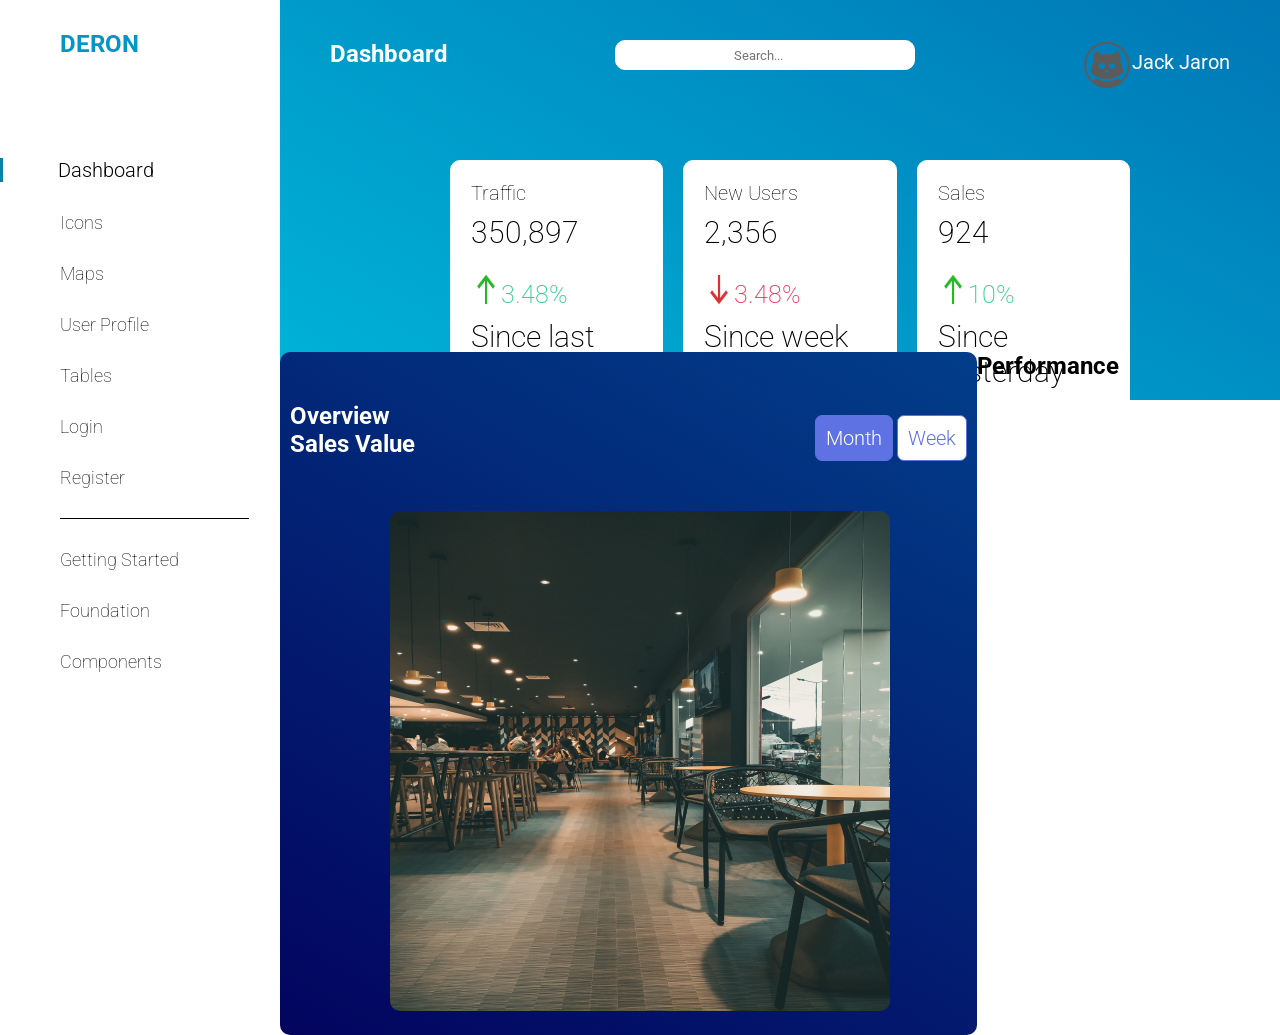
==== Index.html @ e655aa87 "Pain" ====
<!DOCTYPE html>
<html lang="en">
<head>
    <meta charset="UTF-8">
    <meta http-equiv="X-UA-Compatible" content="IE=edge">
    <meta name="viewport" content="width=device-width, initial-scale=1.0">
    <link rel="stylesheet" href="style.css"/>
    <title>Dashboard</title>
</head>
<body>
    <div class="container">
        <div class="header-aside">
            <aside>
                <div class="sidebar">
                    <h1>DERON</h1>
                    <div class="sidebar-list1">
                        <a href="#"><h2 class="current">Dashboard</h2></a>
                        <a href="#"><h2 class="sidebar-items">Icons</h2></a>
                        <a href="#"><h2 class="sidebar-items">Maps</h2></a>
                        <a href="#"><h2 class="sidebar-items">User Profile</h2></a>
                        <a href="#"><h2 class="sidebar-items">Tables</h2></a>
                        <a href="#"><h2 class="sidebar-items">Login</h2></a>
                        <a href="#"><h2 class="sidebar-items">Register</h2></a>
                    </div>
                    <div class="sidebar-list2">
                        <a href="#"><h2 class="sidebar-items">Getting Started</h2></a>
                        <a href="#"><h2 class="sidebar-items">Foundation</h2></a>
                        <a href="#"><h2 class="sidebar-items">Components</h2></a>
                    </div>
                </div>
            </aside>

            <header>
                <nav>
                    <div class="navbar">
                        <h1>Dashboard</h1>
                        <input type="search" placeholder="Search..."/>
                        <div class="profile">
                            <img src="Images/icons8_cat_profile_50px.png"/>
                            <p>Jack Jaron</p>
                        </div>
                    </div>
                </nav>
                    <div class="cards-list">
                        <div class="cards">
                            <h1>Traffic</h1>
                            <p>350,897</p>
                            <div class="percentageup">
                                <img src="Images/icons8_up_48px_2.png">
                                <p>3.48%</p>
                            </div>
                            <p class="pp">Since last month</p>
                        </div>
                        <div class="cards">
                            <h1>New Users</h1>
                            <p>2,356</p>
                            <div class="percentagedown">
                                <img src="Images/icons8_down_48px.png">
                                <p>3.48%</p>
                            </div>
                            <p class="pp">Since week</p>
                        </div>
                        <div class="cards">
                            <h1>Sales</h1>
                            <p>924</p>
                            <div class="percentageup">
                                <img src="Images/icons8_up_48px_2.png">
                                <p>10%</p>
                            </div>
                            <p class="pp">Since yesterday</p>
                        </div>
                    </div>
            </header>
        </div>

        <section>
            <div class="statistics">
                <div class="overviewchart">
                    <h2>Overview</h2>
                    <div class="overview-toppings">
                        <h1>Sales Value</h1>
                        <div class="overview-toppings-inputform">
                            <input class="month" type="button" value="Month"/>
                            <input class="week" type="button" value="Week"/>
                        </div>
                    </div>
                    <img src="Images/Homeslide2.jpg"/>
                </div>
                <div class="performance">
                    <h1>Performance</h1>
                </div>
            </div>
        </section>
    </div>
</body>
</html>
---- style.css ----
@import url('https://fonts.googleapis.com/css2?family=Roboto:wght@300&display=swap');
*{
    margin: 0;
    padding: 0;
    font-family: Roboto;
    box-sizing: border-box;
}
a{
    text-decoration: none;
    color: black;
}
a:hover{
    cursor: pointer;
}

/* Side Bar */

.current{
    font-size: 20px;
    margin-top: 30px;
    font-weight: 300;
    border-left: 3px solid #0782ac;
    margin-left: -60px;
    padding-left: 55px;
}
.header-aside{
    display: flex;
}
.header-aside-section{
    display: flex;
}
.sidebar{
    background-color: white;
    padding: 30px;
    border-right: 1px solid #fff;
    width: 250px;
    margin-left: 30px;
}
.sidebar h1{
    color: #0096c7;
}
.sidebar-list1{
    margin-top: 100px;
}
.sidebar-list2{
    margin-top: 30px;
    border-top: 1px solid black;
}
.sidebar-items{
    margin-top: 30px;
    font-size: 18px;
    font-weight: 100;
}
.sidebar-items:hover{
    font-size: 22px;
    font-weight: 100;
}

/* Header */

header{
    background-image:linear-gradient(30deg, #00b4d8, #0077b6 100%);
    padding: 20px;
    height: 400px;
    width: 1000px;
}
.navbar{
    display: flex;
    margin: 20px 30px;
    justify-content: space-between;
    color: white;
}
.navbar h1{
    text-align: left;
}
.navbar input{
    border-radius: 10px;
    height: 30px;
    width: 300px;
    border: 1px solid white;
    text-align: center;
}
.navbar input:hover{
    border: 1px solid black;
}
.profile{
    display: flex;
}
.profile p{
    margin-top: 10px;
    font-size: 20px;
}
.cards-list{
    margin: auto;
    width: 700px;
    display: flex;
    justify-content: space-between;
    margin-top: 70px;
}
.cards{
    border: 1px solid #fff;
    background-color: #fff;
    width: 80%;
    padding: 20px;
    margin-left: 20px;
    border-radius: 10px;
}
.cards h1{
    font-size: 20px;
    font-weight: 100;
}
.cards p{
    margin-top: 10px;
    font-weight: 200;
    font-size: 30px;
}
.cards:hover{
    margin-top: -10px;
    border: 1px solid #fff;
    background-color: #fff;
    padding: 30px;
    margin-left: 20px;
    border-radius: 10px;
}
.percentageup{
    color:  rgb(45, 206, 137);
    display: flex;
    margin-top: 20px;
}
.percentagedown{
    color: rgb(245, 54, 92);
    display: flex;
    margin-top: 20px;
}
.percentageup p{
    font-size: 25px;
}
.percentagedown p{
    font-size: 25px;
}
.percentageup img{
    width: 30px;
}
.percentagedown img{
    width: 30px;
}

/* Body */

.statistics{
    position: absolute;
    margin-top: -350px;
    margin-left: 280px;
    display: flex;
}
.overviewchart h1{
    color: white;
}
.overviewchart h2{
    color: white;
}
.overviewchart{
    background-image: linear-gradient(30deg, #03045e , #023e8a 100%);
    padding-left: 10px;
    padding-right: 10px;
    padding-top: 50px;
    padding-bottom: 20px;
    border-radius: 10px;
}
.overview-toppings{
    display: flex;
}
.overview-toppings-inputform{
    margin-left: 400px;
}
.overview-toppings input{
    font-size: 20px;
    padding: 10px;
    border-radius: 7px;
    border: 1px solid #5e72e4;
    font-weight: 300;
    margin-top: -20px;
}
.month{
    background-color: #5e72e4;
    color: white;
}
.week{
    background-color: white;
    color: #5e72e4;
}
.month:hover{
    background-color: #3a52d8;
    color: white;
}
.week:hover{
    background-color: rgb(243, 243, 243);
    color: #5e72e4;
}
.overviewchart img{
    margin-top: 50px;
    width: 500px;
    height: 500px;
    margin-left: 100px;
    border-radius: 10px;
}
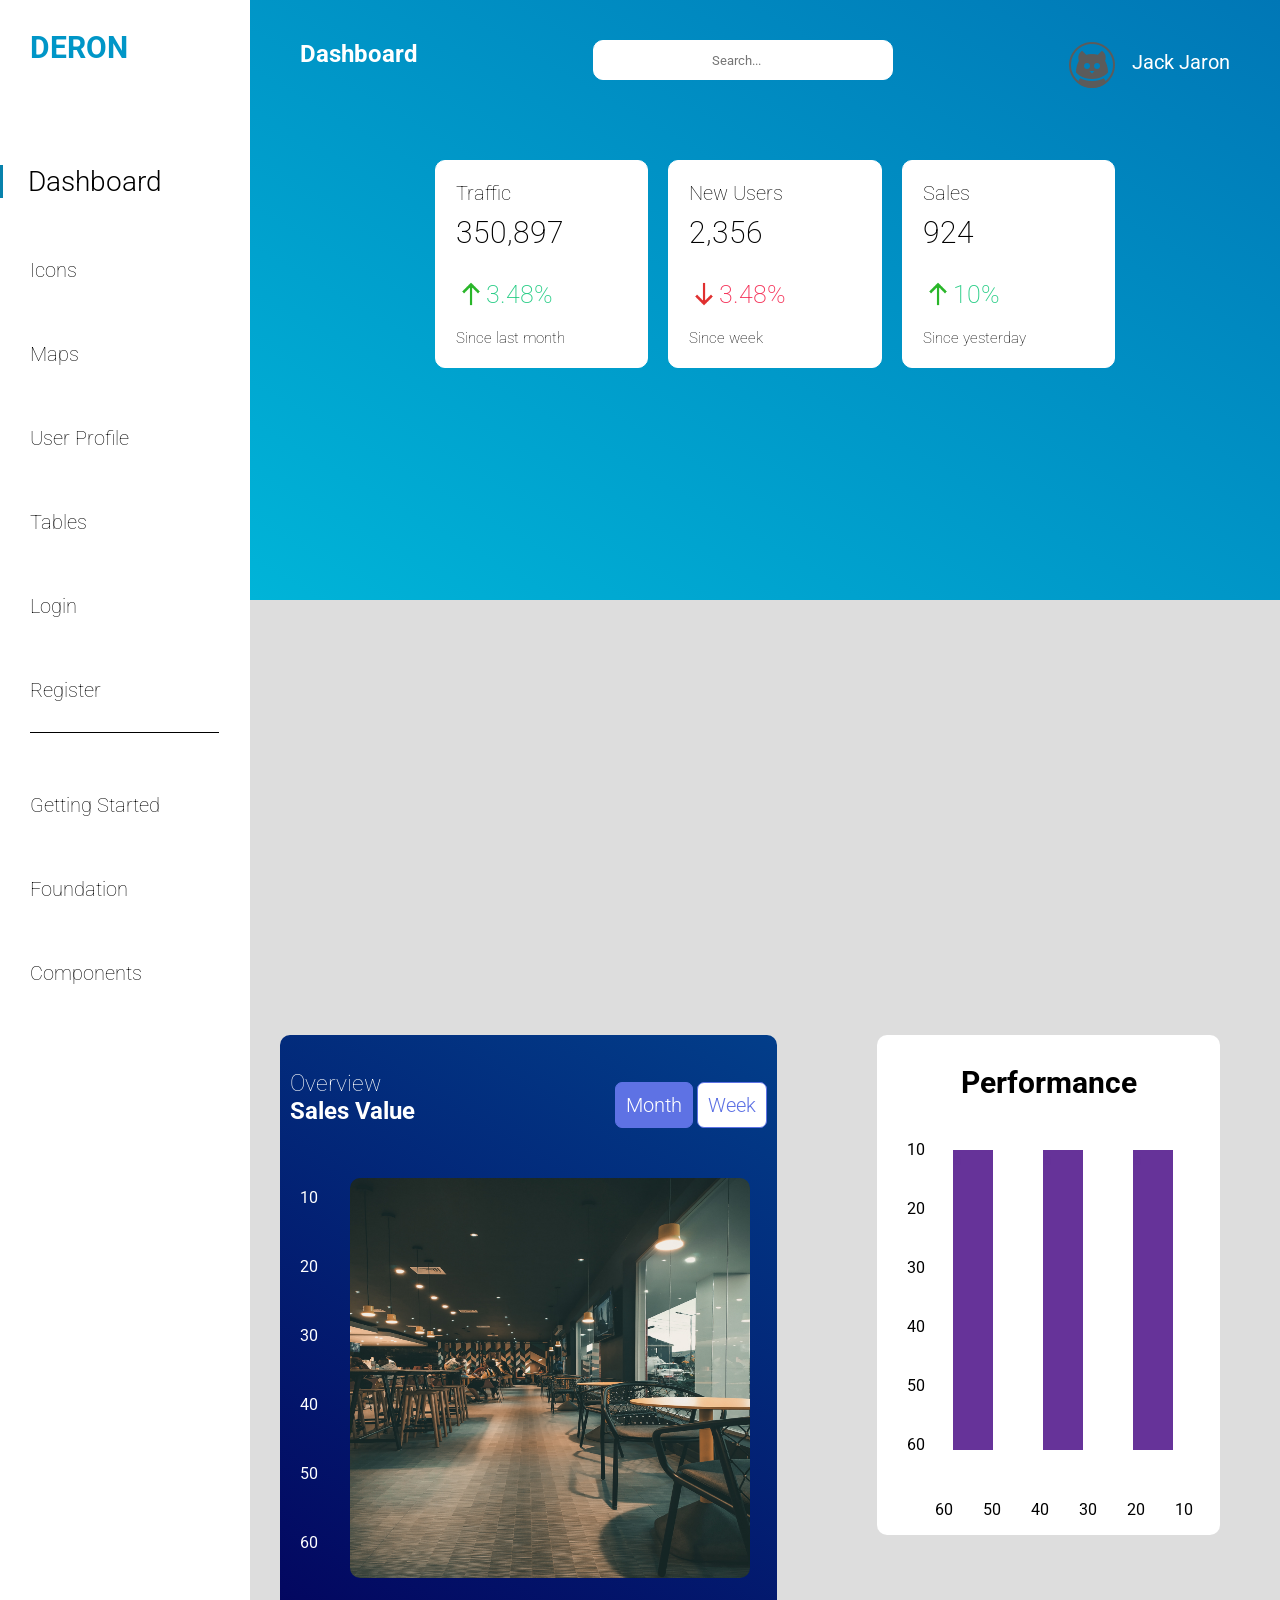
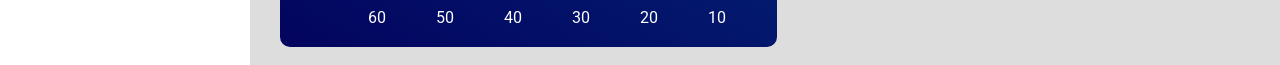
==== commit dd4345ab: "Merge pull request #1 from JesseJayR7/master Updated Dashboard" ====
--- a/Index.html
+++ b/Index.html
@@ -9,6 +9,9 @@
 </head>
 <body>
     <div class="container">
+
+        <!-- Header Section -->
+
         <div class="header-aside">
             <aside>
                 <div class="sidebar">
@@ -49,7 +52,7 @@
                                 <img src="Images/icons8_up_48px_2.png">
                                 <p>3.48%</p>
                             </div>
-                            <p class="pp">Since last month</p>
+                            <h3 class="pp">Since last month</h3>
                         </div>
                         <div class="cards">
                             <h1>New Users</h1>
@@ -58,7 +61,7 @@
                                 <img src="Images/icons8_down_48px.png">
                                 <p>3.48%</p>
                             </div>
-                            <p class="pp">Since week</p>
+                            <h3 class="pp">Since week</h3>
                         </div>
                         <div class="cards">
                             <h1>Sales</h1>
@@ -67,11 +70,13 @@
                                 <img src="Images/icons8_up_48px_2.png">
                                 <p>10%</p>
                             </div>
-                            <p class="pp">Since yesterday</p>
+                            <h3 class="pp">Since yesterday</h3>
                         </div>
                     </div>
             </header>
         </div>
+
+        <!-- Statistics Section -->
 
         <section>
             <div class="statistics">
@@ -84,10 +89,53 @@
                             <input class="week" type="button" value="Week"/>
                         </div>
                     </div>
-                    <img src="Images/Homeslide2.jpg"/>
+                    <div class="ochart">
+                        <div class="ochartnumbers1">
+                            <p>10</p>
+                            <p>20</p>
+                            <p>30</p>
+                            <p>40</p>
+                            <p>50</p>
+                            <p>60</p>
+                        </div>
+                        <div class="ochartnumbers2">
+                            <p>60</p>
+                            <p>50</p>
+                            <p>40</p>
+                            <p>30</p>
+                            <p>20</p>
+                            <p>10</p>
+                        </div>
+                        <img src="Images/Homeslide2.jpg"/>
+                    </div>
                 </div>
+
+                
                 <div class="performance">
                     <h1>Performance</h1>
+                    <div class="pchart">
+                        <div class="pchartnumbers1">
+                            <p>10</p>
+                            <p>20</p>
+                            <p>30</p>
+                            <p>40</p>
+                            <p>50</p>
+                            <p>60</p>
+                        </div>
+                        <div class="pchartnumbers2">
+                            <p>60</p>
+                            <p>50</p>
+                            <p>40</p>
+                            <p>30</p>
+                            <p>20</p>
+                            <p>10</p>
+                        </div>
+                        <di class="rectangles">
+                            <div class="rectangle">a</div>
+                            <div class="rectangle">a</div>
+                            <div class="rectangle">a</div>
+                        </div>
+                    </div>
                 </div>
             </div>
         </section>
--- a/style.css
+++ b/style.css
@@ -5,6 +5,9 @@
     font-family: Roboto;
     box-sizing: border-box;
 }
+body{
+    background-color: #dddddd;
+}
 a{
     text-decoration: none;
     color: black;
@@ -15,14 +18,7 @@
 
 /* Side Bar */
 
-.current{
-    font-size: 20px;
-    margin-top: 30px;
-    font-weight: 300;
-    border-left: 3px solid #0782ac;
-    margin-left: -60px;
-    padding-left: 55px;
-}
+
 .header-aside{
     display: flex;
 }
@@ -34,10 +30,12 @@
     padding: 30px;
     border-right: 1px solid #fff;
     width: 250px;
-    margin-left: 30px;
+    height: 185vh;
 }
 .sidebar h1{
     color: #0096c7;
+    font-size: 30px;
+    font-weight: 500px;
 }
 .sidebar-list1{
     margin-top: 100px;
@@ -47,13 +45,21 @@
     border-top: 1px solid black;
 }
 .sidebar-items{
+    margin-top: 60px;
+    font-size: 20px;
+    font-weight: 100;
+}
+.sidebar-items:hover{
+    font-size: 24px;
+    font-weight: 100;
+}
+.current{
+    font-size: 28px;
     margin-top: 30px;
-    font-size: 18px;
-    font-weight: 100;
-}
-.sidebar-items:hover{
-    font-size: 22px;
-    font-weight: 100;
+    font-weight: 300;
+    border-left: 3px solid #0782ac;
+    margin-left: -30px;
+    padding-left: 25px;
 }
 
 /* Header */
@@ -61,8 +67,8 @@
 header{
     background-image:linear-gradient(30deg, #00b4d8, #0077b6 100%);
     padding: 20px;
-    height: 400px;
-    width: 1000px;
+    height: 600px;
+    width: 1100px;
 }
 .navbar{
     display: flex;
@@ -75,7 +81,7 @@
 }
 .navbar input{
     border-radius: 10px;
-    height: 30px;
+    height: 40px;
     width: 300px;
     border: 1px solid white;
     text-align: center;
@@ -89,6 +95,7 @@
 .profile p{
     margin-top: 10px;
     font-size: 20px;
+    margin-left: 15px;
 }
 .cards-list{
     margin: auto;
@@ -140,16 +147,25 @@
 }
 .percentageup img{
     width: 30px;
+    height: 30px;
+    margin-top: 9px;
 }
 .percentagedown img{
     width: 30px;
+    height: 30px;
+    margin-top: 9px;
+}
+.pp{
+    font-size: 15px;
+    font-weight: 100;
+    margin-top: 20px;
 }
 
 /* Body */
 
 .statistics{
     position: absolute;
-    margin-top: -350px;
+    margin-top: -630px;
     margin-left: 280px;
     display: flex;
 }
@@ -158,6 +174,9 @@
 }
 .overviewchart h2{
     color: white;
+    font-size: 23px;
+    font-weight: 100;
+    margin-top: -15px;
 }
 .overviewchart{
     background-image: linear-gradient(30deg, #03045e , #023e8a 100%);
@@ -171,7 +190,7 @@
     display: flex;
 }
 .overview-toppings-inputform{
-    margin-left: 400px;
+    margin-left: 200px;
 }
 .overview-toppings input{
     font-size: 20px;
@@ -197,10 +216,73 @@
     background-color: rgb(243, 243, 243);
     color: #5e72e4;
 }
-.overviewchart img{
+
+.ochart{
+    color: white;
+    display: flex;
+    margin-top: -30px;
+}
+.ochartnumbers1{
+    margin-left: 10px;
+    margin-top: 40px;
+}
+.ochartnumbers1 p{
     margin-top: 50px;
-    width: 500px;
+}
+.ochartnumbers2{
+    margin-top: 430px;
+    display: flex;
+    margin-left: 0px;
+}
+.ochartnumbers2 p{
+    margin-top: 80px;
+    margin-left: 50px;
+}
+.ochart img{
+    margin-top: 80px;
+    width: 400px;
+    height: 400px;
+    margin-left: 60px;
+    border-radius: 10px;
+    position: absolute;
+}
+
+.performance{
+    background-color: white;
+    border-radius: 10px;
+    padding: 30px;
+    width: 343px;
+    margin-left: 100px;
     height: 500px;
-    margin-left: 100px;
-    border-radius: 10px;
+}
+.performance h1{
+    text-align: center;
+    font-size: 30px;
+}
+.pchart{
+    display: flex;
+}
+.pchartnumbers1 p{
+    margin-top: 40px;
+}
+.pchartnumbers2{
+    margin-top: 320px;
+    display: flex;
+    margin-left: -20px;
+}
+.pchartnumbers2 p{
+    margin-top: 80px;
+    margin-left: 30px;
+}
+.rectangles{
+    display: flex;
+    height: 300px;
+    margin-top: 50px;
+    margin-left: -290px;
+}
+.rectangle{
+    color: rebeccapurple;
+    background-color: rebeccapurple;
+    margin-left: 50px;
+    width: 40px;
 }
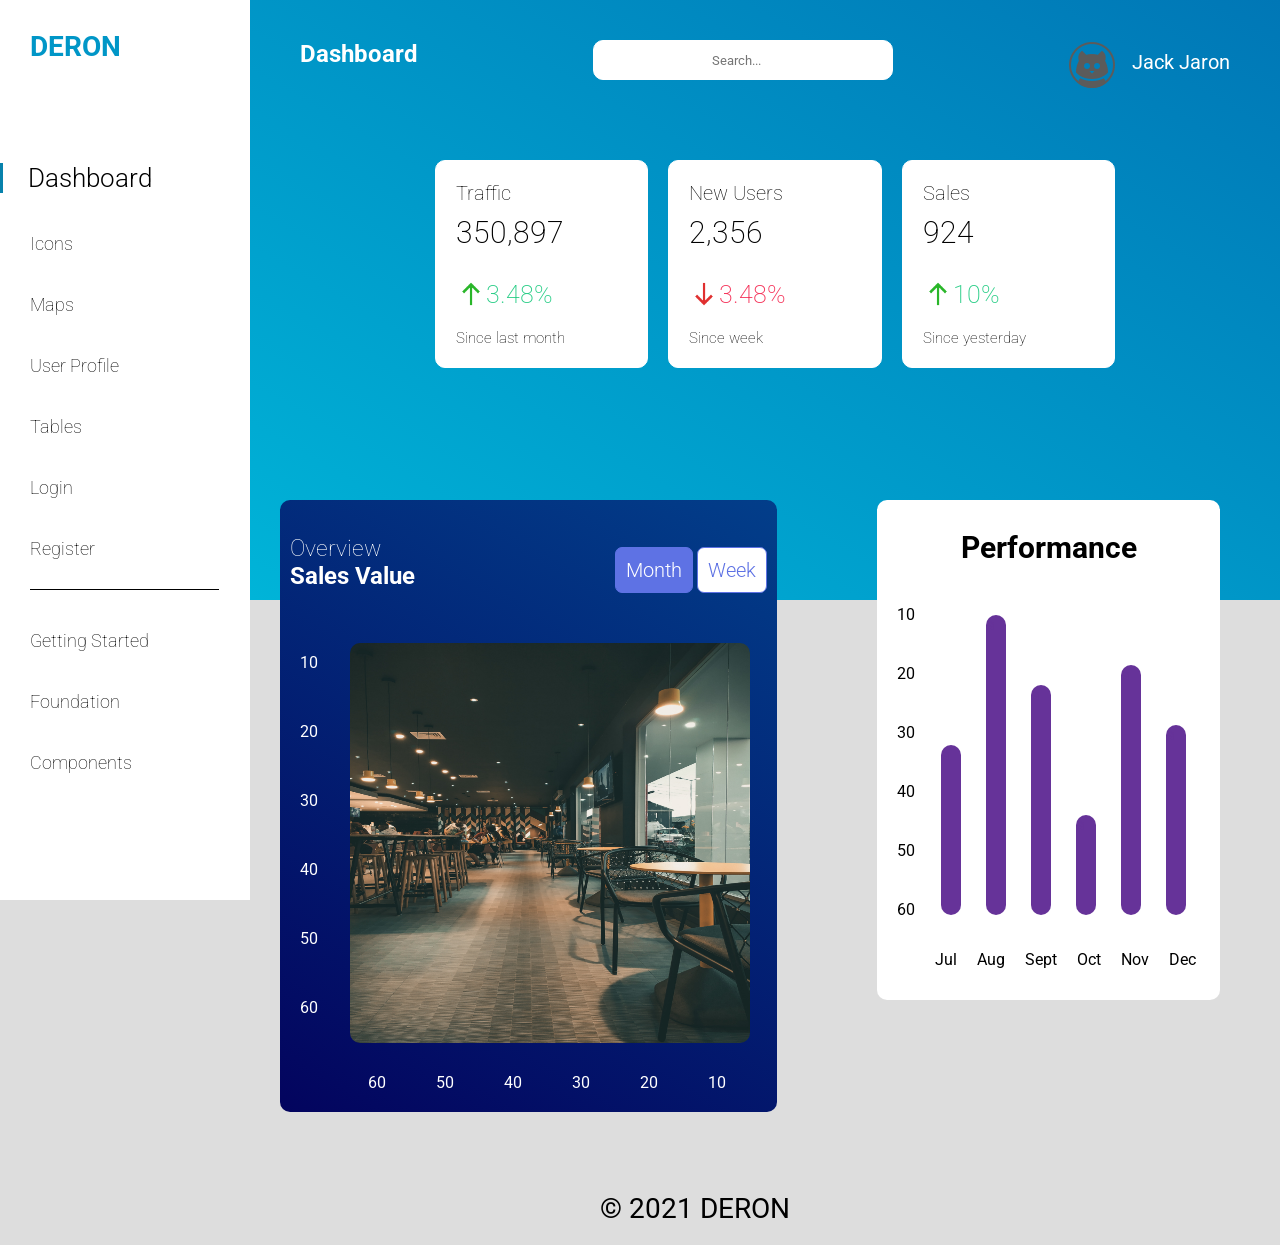
==== commit de4b5266: "Merge pull request #2 from JesseJayR7/master Final Update" ====
--- a/Index.html
+++ b/Index.html
@@ -123,22 +123,29 @@
                             <p>60</p>
                         </div>
                         <div class="pchartnumbers2">
-                            <p>60</p>
-                            <p>50</p>
-                            <p>40</p>
-                            <p>30</p>
-                            <p>20</p>
-                            <p>10</p>
+                            <p>Jul</p>
+                            <p>Aug</p>
+                            <p>Sept</p>
+                            <p>Oct</p>
+                            <p>Nov</p>
+                            <p>Dec</p>
                         </div>
                         <di class="rectangles">
-                            <div class="rectangle">a</div>
-                            <div class="rectangle">a</div>
-                            <div class="rectangle">a</div>
+                            <div class="rectangle1">a</div>
+                            <div class="rectangle2">a</div>
+                            <div class="rectangle3">a</div>
+                            <div class="rectangle4">a</div>
+                            <div class="rectangle5">a</div>
+                            <div class="rectangle6">a</div>
                         </div>
                     </div>
                 </div>
             </div>
         </section>
+
+        <footer>
+            <div><p class="footer">© 2021 DERON</p></div>
+        </footer>
     </div>
 </body>
 </html>
--- a/style.css
+++ b/style.css
@@ -30,11 +30,13 @@
     padding: 30px;
     border-right: 1px solid #fff;
     width: 250px;
-    height: 185vh;
+    height: 100%;
+    overflow-y: auto;
+    position: fixed;
 }
 .sidebar h1{
     color: #0096c7;
-    font-size: 30px;
+    font-size: 28px;
     font-weight: 500px;
 }
 .sidebar-list1{
@@ -45,16 +47,16 @@
     border-top: 1px solid black;
 }
 .sidebar-items{
-    margin-top: 60px;
-    font-size: 20px;
+    margin-top: 40px;
+    font-size: 18px;
     font-weight: 100;
 }
 .sidebar-items:hover{
-    font-size: 24px;
+    font-size: 22px;
     font-weight: 100;
 }
 .current{
-    font-size: 28px;
+    font-size: 26px;
     margin-top: 30px;
     font-weight: 300;
     border-left: 3px solid #0782ac;
@@ -69,6 +71,7 @@
     padding: 20px;
     height: 600px;
     width: 1100px;
+    margin-left: 250px;
 }
 .navbar{
     display: flex;
@@ -164,8 +167,7 @@
 /* Body */
 
 .statistics{
-    position: absolute;
-    margin-top: -630px;
+    margin-top: -100px;
     margin-left: 280px;
     display: flex;
 }
@@ -258,9 +260,13 @@
 .performance h1{
     text-align: center;
     font-size: 30px;
+    width: auto;
 }
 .pchart{
     display: flex;
+}
+.pchartnumbers1{
+    margin-left: -10px;
 }
 .pchartnumbers1 p{
     margin-top: 40px;
@@ -268,21 +274,77 @@
 .pchartnumbers2{
     margin-top: 320px;
     display: flex;
-    margin-left: -20px;
 }
 .pchartnumbers2 p{
-    margin-top: 80px;
-    margin-left: 30px;
+    margin-top: 65px;
+    margin-left: 20px;
 }
 .rectangles{
     display: flex;
     height: 300px;
     margin-top: 50px;
-    margin-left: -290px;
-}
-.rectangle{
-    color: rebeccapurple;
-    background-color: rebeccapurple;
-    margin-left: 50px;
-    width: 40px;
+    margin-left: -280px;
+}
+.rectangle1{
+    color: rebeccapurple;
+    background-color: rebeccapurple;
+    margin-left: 25px;
+    width: 20px;
+    border-radius: 10px;
+    height: 170px;
+    margin-top: 130px;
+}
+.rectangle2{
+    color: rebeccapurple;
+    background-color: rebeccapurple;
+    margin-left: 25px;
+    width: 20px;
+    border-radius: 10px;
+}
+.rectangle3{
+    color: rebeccapurple;
+    background-color: rebeccapurple;
+    margin-left: 25px;
+    width: 20px;
+    border-radius: 10px;
+    height: 230px;
+    margin-top: 70px;
+}
+.rectangle4{
+    color: rebeccapurple;
+    background-color: rebeccapurple;
+    margin-left: 25px;
+    width: 20px;
+    border-radius: 10px;
+    height: 100px;
+    margin-top: 200px;
+}
+.rectangle5{
+    color: rebeccapurple;
+    background-color: rebeccapurple;
+    margin-left: 25px;
+    width: 20px;
+    border-radius: 10px;
+    height: 250px;
+    margin-top: 50px;
+}
+.rectangle6{
+    color: rebeccapurple;
+    background-color: rebeccapurple;
+    margin-left: 25px;
+    width: 20px;
+    border-radius: 10px;
+    height: 190px;
+    margin-top: 110px;
+}
+
+/* Footer Section */
+
+footer{
+    margin-top: 80px;
+    margin-left: 600px;
+    margin-bottom: 20px;
+}
+footer p{
+    font-size: 28px;
 }
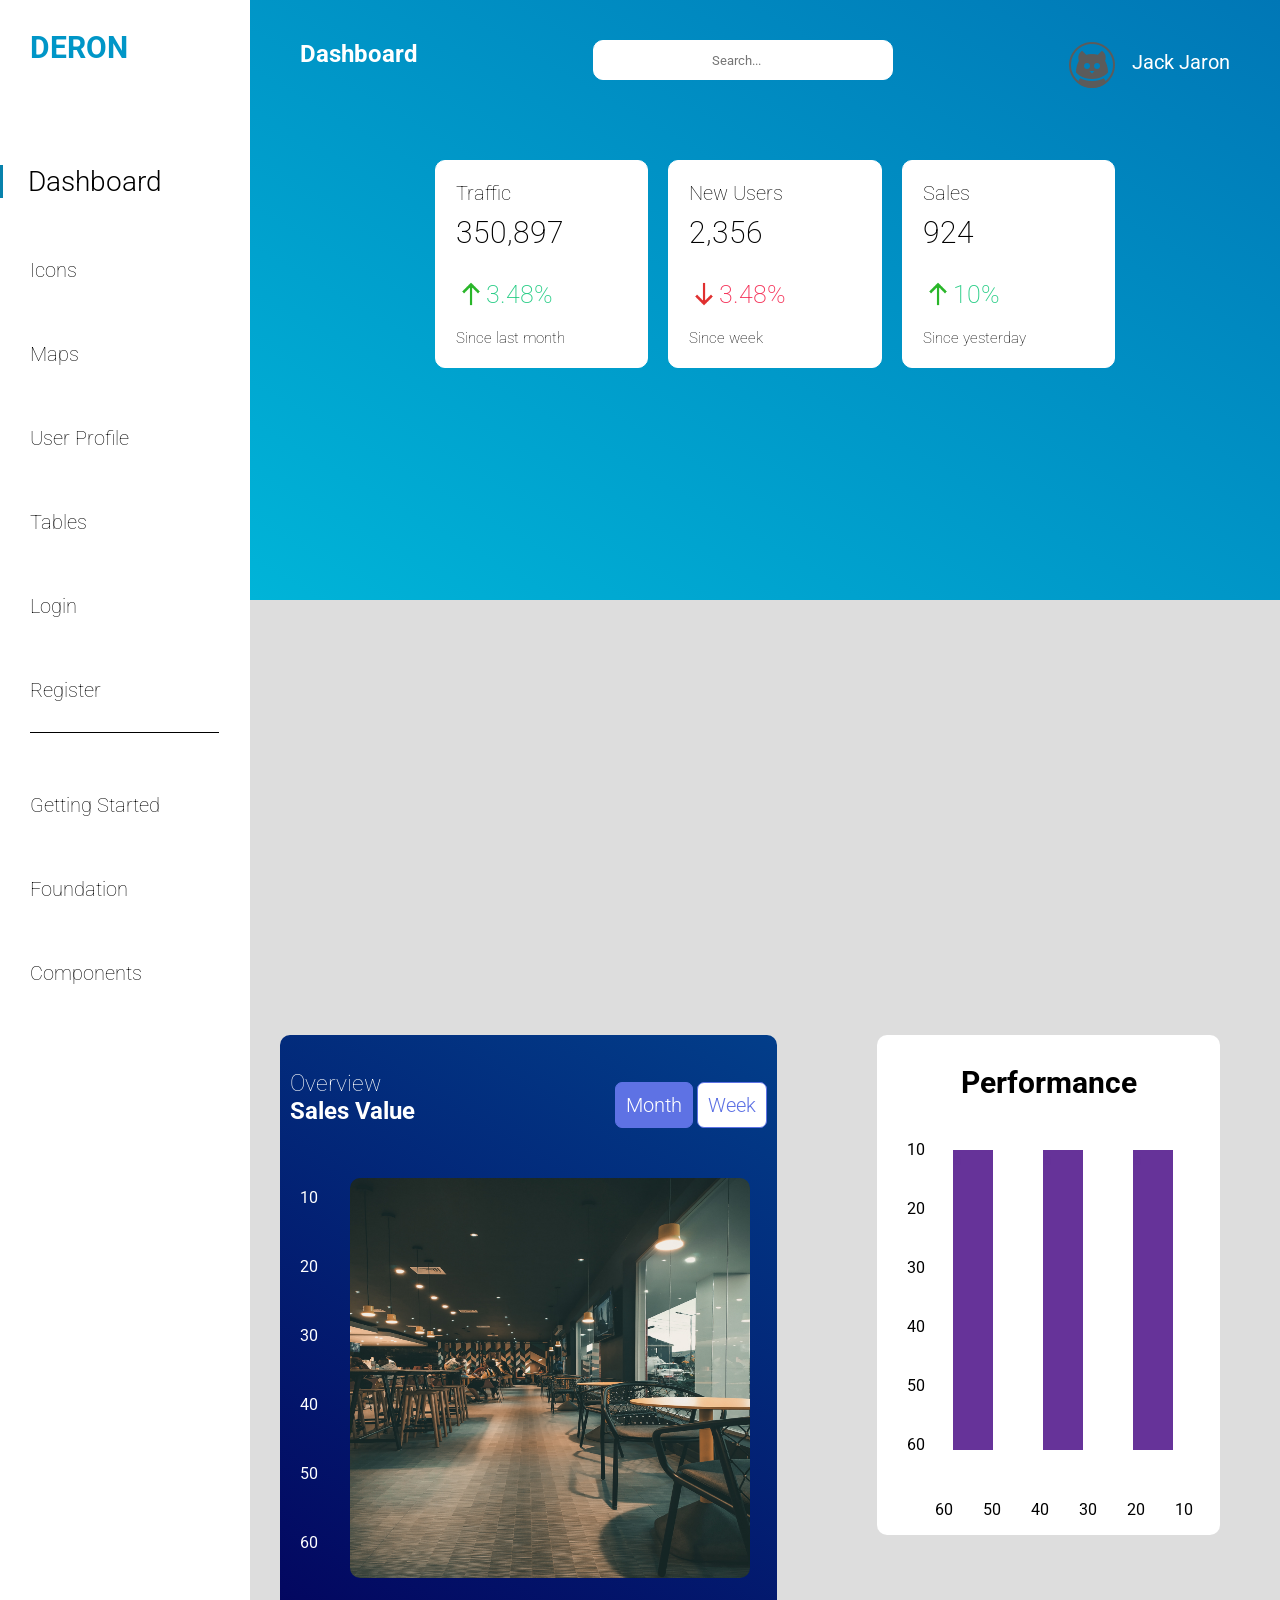
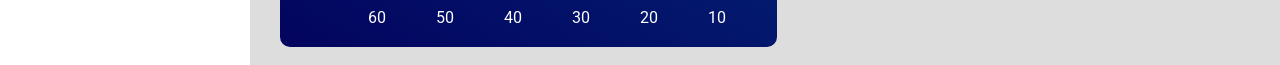
==== commit 8e7b5d65: "Updated Dashboard" ====
--- a/Index.html
+++ b/Index.html
@@ -123,29 +123,22 @@
                             <p>60</p>
                         </div>
                         <div class="pchartnumbers2">
-                            <p>Jul</p>
-                            <p>Aug</p>
-                            <p>Sept</p>
-                            <p>Oct</p>
-                            <p>Nov</p>
-                            <p>Dec</p>
+                            <p>60</p>
+                            <p>50</p>
+                            <p>40</p>
+                            <p>30</p>
+                            <p>20</p>
+                            <p>10</p>
                         </div>
                         <di class="rectangles">
-                            <div class="rectangle1">a</div>
-                            <div class="rectangle2">a</div>
-                            <div class="rectangle3">a</div>
-                            <div class="rectangle4">a</div>
-                            <div class="rectangle5">a</div>
-                            <div class="rectangle6">a</div>
+                            <div class="rectangle">a</div>
+                            <div class="rectangle">a</div>
+                            <div class="rectangle">a</div>
                         </div>
                     </div>
                 </div>
             </div>
         </section>
-
-        <footer>
-            <div><p class="footer">© 2021 DERON</p></div>
-        </footer>
     </div>
 </body>
 </html>
--- a/style.css
+++ b/style.css
@@ -30,13 +30,11 @@
     padding: 30px;
     border-right: 1px solid #fff;
     width: 250px;
-    height: 100%;
-    overflow-y: auto;
-    position: fixed;
+    height: 185vh;
 }
 .sidebar h1{
     color: #0096c7;
-    font-size: 28px;
+    font-size: 30px;
     font-weight: 500px;
 }
 .sidebar-list1{
@@ -47,16 +45,16 @@
     border-top: 1px solid black;
 }
 .sidebar-items{
-    margin-top: 40px;
-    font-size: 18px;
+    margin-top: 60px;
+    font-size: 20px;
     font-weight: 100;
 }
 .sidebar-items:hover{
-    font-size: 22px;
+    font-size: 24px;
     font-weight: 100;
 }
 .current{
-    font-size: 26px;
+    font-size: 28px;
     margin-top: 30px;
     font-weight: 300;
     border-left: 3px solid #0782ac;
@@ -71,7 +69,6 @@
     padding: 20px;
     height: 600px;
     width: 1100px;
-    margin-left: 250px;
 }
 .navbar{
     display: flex;
@@ -167,7 +164,8 @@
 /* Body */
 
 .statistics{
-    margin-top: -100px;
+    position: absolute;
+    margin-top: -630px;
     margin-left: 280px;
     display: flex;
 }
@@ -260,13 +258,9 @@
 .performance h1{
     text-align: center;
     font-size: 30px;
-    width: auto;
 }
 .pchart{
     display: flex;
-}
-.pchartnumbers1{
-    margin-left: -10px;
 }
 .pchartnumbers1 p{
     margin-top: 40px;
@@ -274,77 +268,21 @@
 .pchartnumbers2{
     margin-top: 320px;
     display: flex;
+    margin-left: -20px;
 }
 .pchartnumbers2 p{
-    margin-top: 65px;
-    margin-left: 20px;
+    margin-top: 80px;
+    margin-left: 30px;
 }
 .rectangles{
     display: flex;
     height: 300px;
     margin-top: 50px;
-    margin-left: -280px;
-}
-.rectangle1{
+    margin-left: -290px;
+}
+.rectangle{
     color: rebeccapurple;
     background-color: rebeccapurple;
-    margin-left: 25px;
-    width: 20px;
-    border-radius: 10px;
-    height: 170px;
-    margin-top: 130px;
-}
-.rectangle2{
-    color: rebeccapurple;
-    background-color: rebeccapurple;
-    margin-left: 25px;
-    width: 20px;
-    border-radius: 10px;
-}
-.rectangle3{
-    color: rebeccapurple;
-    background-color: rebeccapurple;
-    margin-left: 25px;
-    width: 20px;
-    border-radius: 10px;
-    height: 230px;
-    margin-top: 70px;
-}
-.rectangle4{
-    color: rebeccapurple;
-    background-color: rebeccapurple;
-    margin-left: 25px;
-    width: 20px;
-    border-radius: 10px;
-    height: 100px;
-    margin-top: 200px;
-}
-.rectangle5{
-    color: rebeccapurple;
-    background-color: rebeccapurple;
-    margin-left: 25px;
-    width: 20px;
-    border-radius: 10px;
-    height: 250px;
-    margin-top: 50px;
-}
-.rectangle6{
-    color: rebeccapurple;
-    background-color: rebeccapurple;
-    margin-left: 25px;
-    width: 20px;
-    border-radius: 10px;
-    height: 190px;
-    margin-top: 110px;
-}
-
-/* Footer Section */
-
-footer{
-    margin-top: 80px;
-    margin-left: 600px;
-    margin-bottom: 20px;
-}
-footer p{
-    font-size: 28px;
+    margin-left: 50px;
+    width: 40px;
 }
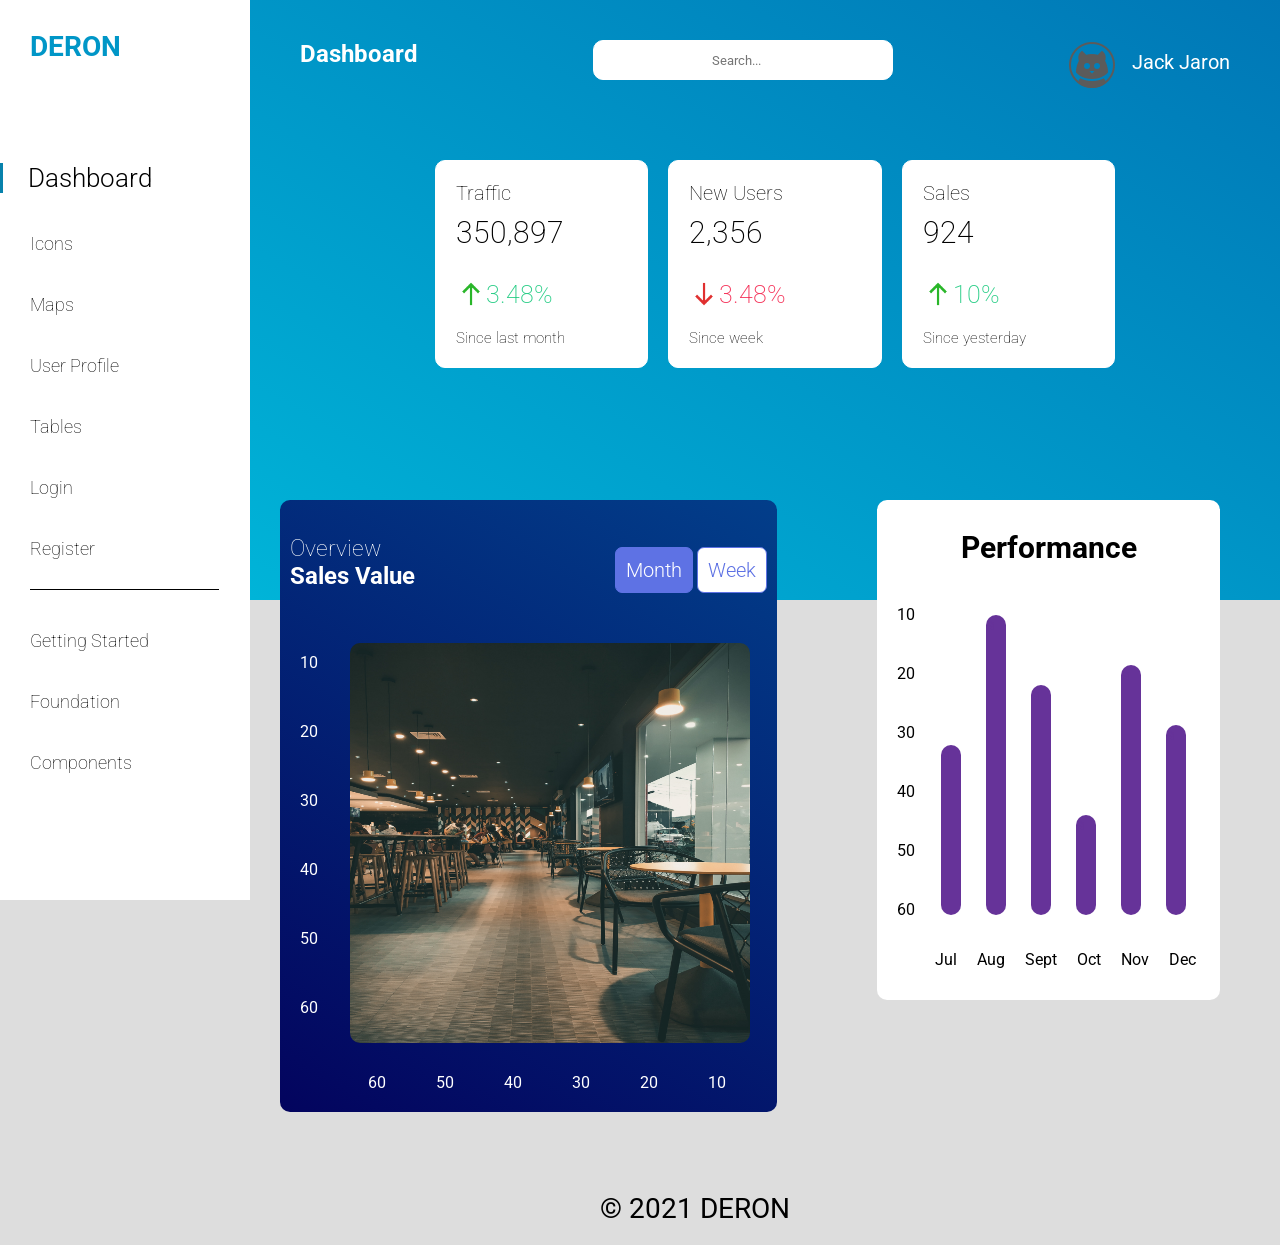
==== commit 78cd321c: "Final Update" ====
--- a/Index.html
+++ b/Index.html
@@ -123,22 +123,29 @@
                             <p>60</p>
                         </div>
                         <div class="pchartnumbers2">
-                            <p>60</p>
-                            <p>50</p>
-                            <p>40</p>
-                            <p>30</p>
-                            <p>20</p>
-                            <p>10</p>
+                            <p>Jul</p>
+                            <p>Aug</p>
+                            <p>Sept</p>
+                            <p>Oct</p>
+                            <p>Nov</p>
+                            <p>Dec</p>
                         </div>
                         <di class="rectangles">
-                            <div class="rectangle">a</div>
-                            <div class="rectangle">a</div>
-                            <div class="rectangle">a</div>
+                            <div class="rectangle1">a</div>
+                            <div class="rectangle2">a</div>
+                            <div class="rectangle3">a</div>
+                            <div class="rectangle4">a</div>
+                            <div class="rectangle5">a</div>
+                            <div class="rectangle6">a</div>
                         </div>
                     </div>
                 </div>
             </div>
         </section>
+
+        <footer>
+            <div><p class="footer">© 2021 DERON</p></div>
+        </footer>
     </div>
 </body>
 </html>
--- a/style.css
+++ b/style.css
@@ -30,11 +30,13 @@
     padding: 30px;
     border-right: 1px solid #fff;
     width: 250px;
-    height: 185vh;
+    height: 100%;
+    overflow-y: auto;
+    position: fixed;
 }
 .sidebar h1{
     color: #0096c7;
-    font-size: 30px;
+    font-size: 28px;
     font-weight: 500px;
 }
 .sidebar-list1{
@@ -45,16 +47,16 @@
     border-top: 1px solid black;
 }
 .sidebar-items{
-    margin-top: 60px;
-    font-size: 20px;
+    margin-top: 40px;
+    font-size: 18px;
     font-weight: 100;
 }
 .sidebar-items:hover{
-    font-size: 24px;
+    font-size: 22px;
     font-weight: 100;
 }
 .current{
-    font-size: 28px;
+    font-size: 26px;
     margin-top: 30px;
     font-weight: 300;
     border-left: 3px solid #0782ac;
@@ -69,6 +71,7 @@
     padding: 20px;
     height: 600px;
     width: 1100px;
+    margin-left: 250px;
 }
 .navbar{
     display: flex;
@@ -164,8 +167,7 @@
 /* Body */
 
 .statistics{
-    position: absolute;
-    margin-top: -630px;
+    margin-top: -100px;
     margin-left: 280px;
     display: flex;
 }
@@ -258,9 +260,13 @@
 .performance h1{
     text-align: center;
     font-size: 30px;
+    width: auto;
 }
 .pchart{
     display: flex;
+}
+.pchartnumbers1{
+    margin-left: -10px;
 }
 .pchartnumbers1 p{
     margin-top: 40px;
@@ -268,21 +274,77 @@
 .pchartnumbers2{
     margin-top: 320px;
     display: flex;
-    margin-left: -20px;
 }
 .pchartnumbers2 p{
-    margin-top: 80px;
-    margin-left: 30px;
+    margin-top: 65px;
+    margin-left: 20px;
 }
 .rectangles{
     display: flex;
     height: 300px;
     margin-top: 50px;
-    margin-left: -290px;
-}
-.rectangle{
-    color: rebeccapurple;
-    background-color: rebeccapurple;
-    margin-left: 50px;
-    width: 40px;
+    margin-left: -280px;
+}
+.rectangle1{
+    color: rebeccapurple;
+    background-color: rebeccapurple;
+    margin-left: 25px;
+    width: 20px;
+    border-radius: 10px;
+    height: 170px;
+    margin-top: 130px;
+}
+.rectangle2{
+    color: rebeccapurple;
+    background-color: rebeccapurple;
+    margin-left: 25px;
+    width: 20px;
+    border-radius: 10px;
+}
+.rectangle3{
+    color: rebeccapurple;
+    background-color: rebeccapurple;
+    margin-left: 25px;
+    width: 20px;
+    border-radius: 10px;
+    height: 230px;
+    margin-top: 70px;
+}
+.rectangle4{
+    color: rebeccapurple;
+    background-color: rebeccapurple;
+    margin-left: 25px;
+    width: 20px;
+    border-radius: 10px;
+    height: 100px;
+    margin-top: 200px;
+}
+.rectangle5{
+    color: rebeccapurple;
+    background-color: rebeccapurple;
+    margin-left: 25px;
+    width: 20px;
+    border-radius: 10px;
+    height: 250px;
+    margin-top: 50px;
+}
+.rectangle6{
+    color: rebeccapurple;
+    background-color: rebeccapurple;
+    margin-left: 25px;
+    width: 20px;
+    border-radius: 10px;
+    height: 190px;
+    margin-top: 110px;
+}
+
+/* Footer Section */
+
+footer{
+    margin-top: 80px;
+    margin-left: 600px;
+    margin-bottom: 20px;
+}
+footer p{
+    font-size: 28px;
 }
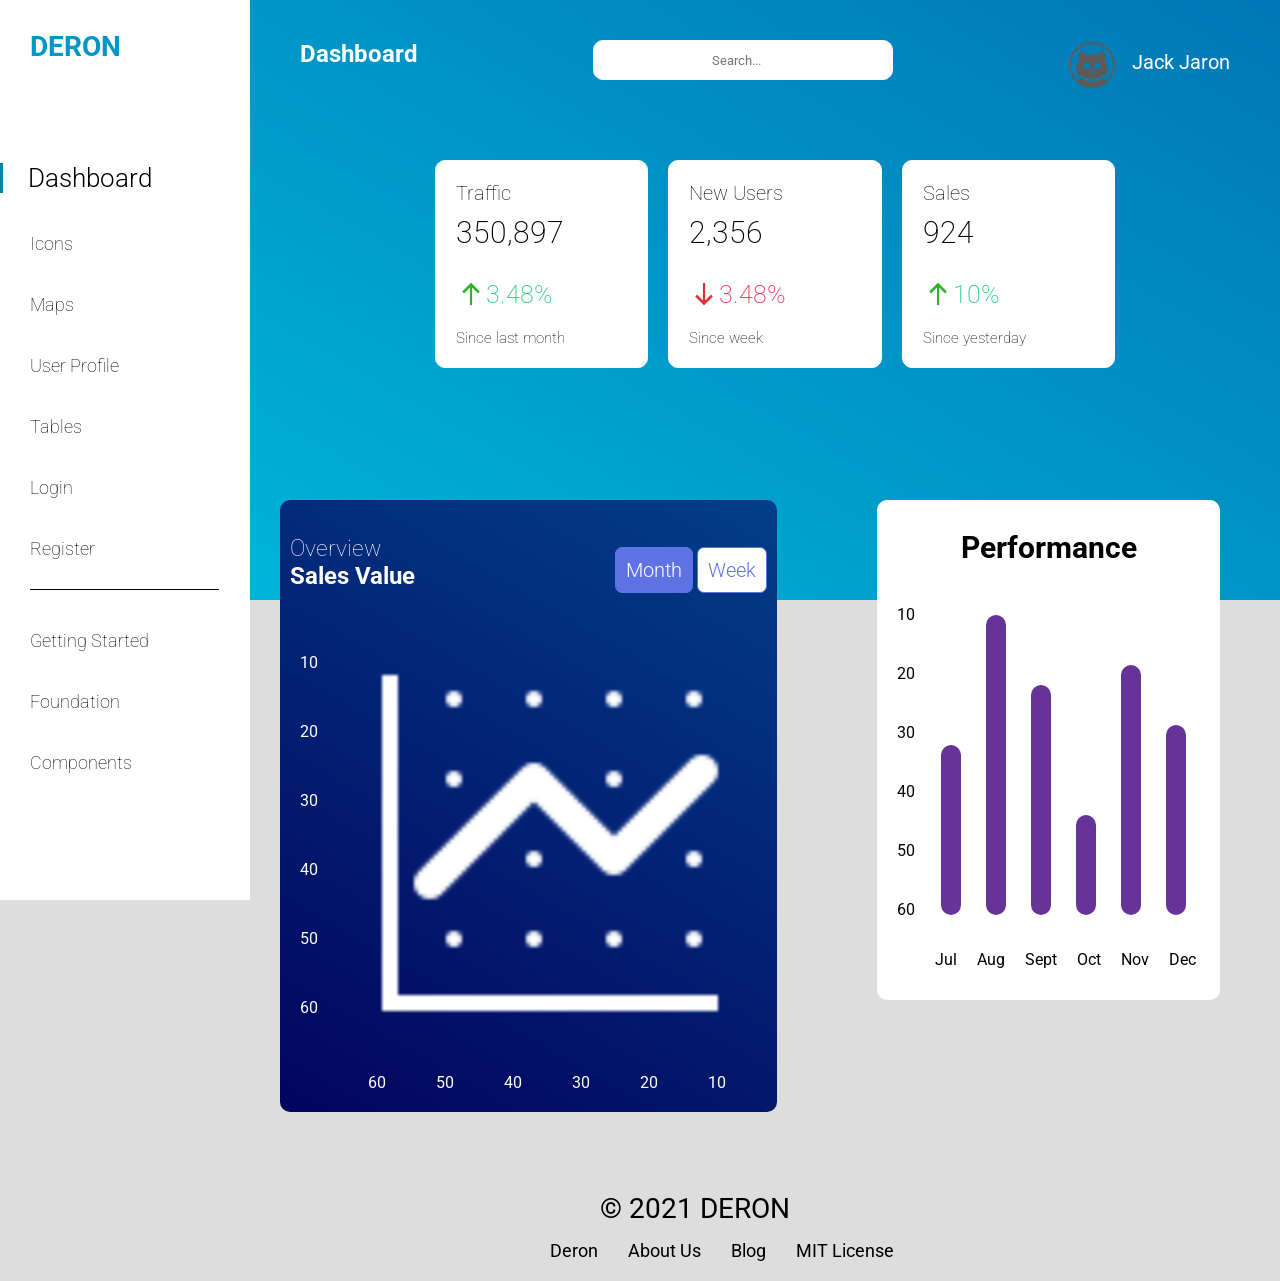
==== commit c8f1d6f1: "Merge pull request #3 from JesseJayR7/master FINAL UPLOAD" ====
--- a/Index.html
+++ b/Index.html
@@ -106,7 +106,7 @@
                             <p>20</p>
                             <p>10</p>
                         </div>
-                        <img src="Images/Homeslide2.jpg"/>
+                        <img src="Images/icons8_graph_100px_1.png"/>
                     </div>
                 </div>
 
@@ -144,7 +144,15 @@
         </section>
 
         <footer>
-            <div><p class="footer">© 2021 DERON</p></div>
+            <div class="footer">
+                <p>© 2021 DERON</p>
+                <ul>
+                    <a><li>Deron</li></a>
+                    <a><li>About Us</li></a>
+                    <a><li>Blog</li></a>
+                    <a><li>MIT License</li></a>
+                </ul>
+            </div>
         </footer>
     </div>
 </body>
--- a/style.css
+++ b/style.css
@@ -347,4 +347,14 @@
 }
 footer p{
     font-size: 28px;
+}
+footer ul{
+    display: flex;
+    list-style-type: none;
+    margin-left: -80px;
+    margin-top: 15px;
+    font-size: 18px;
+}
+footer li{
+    margin-left: 30px;
 }
